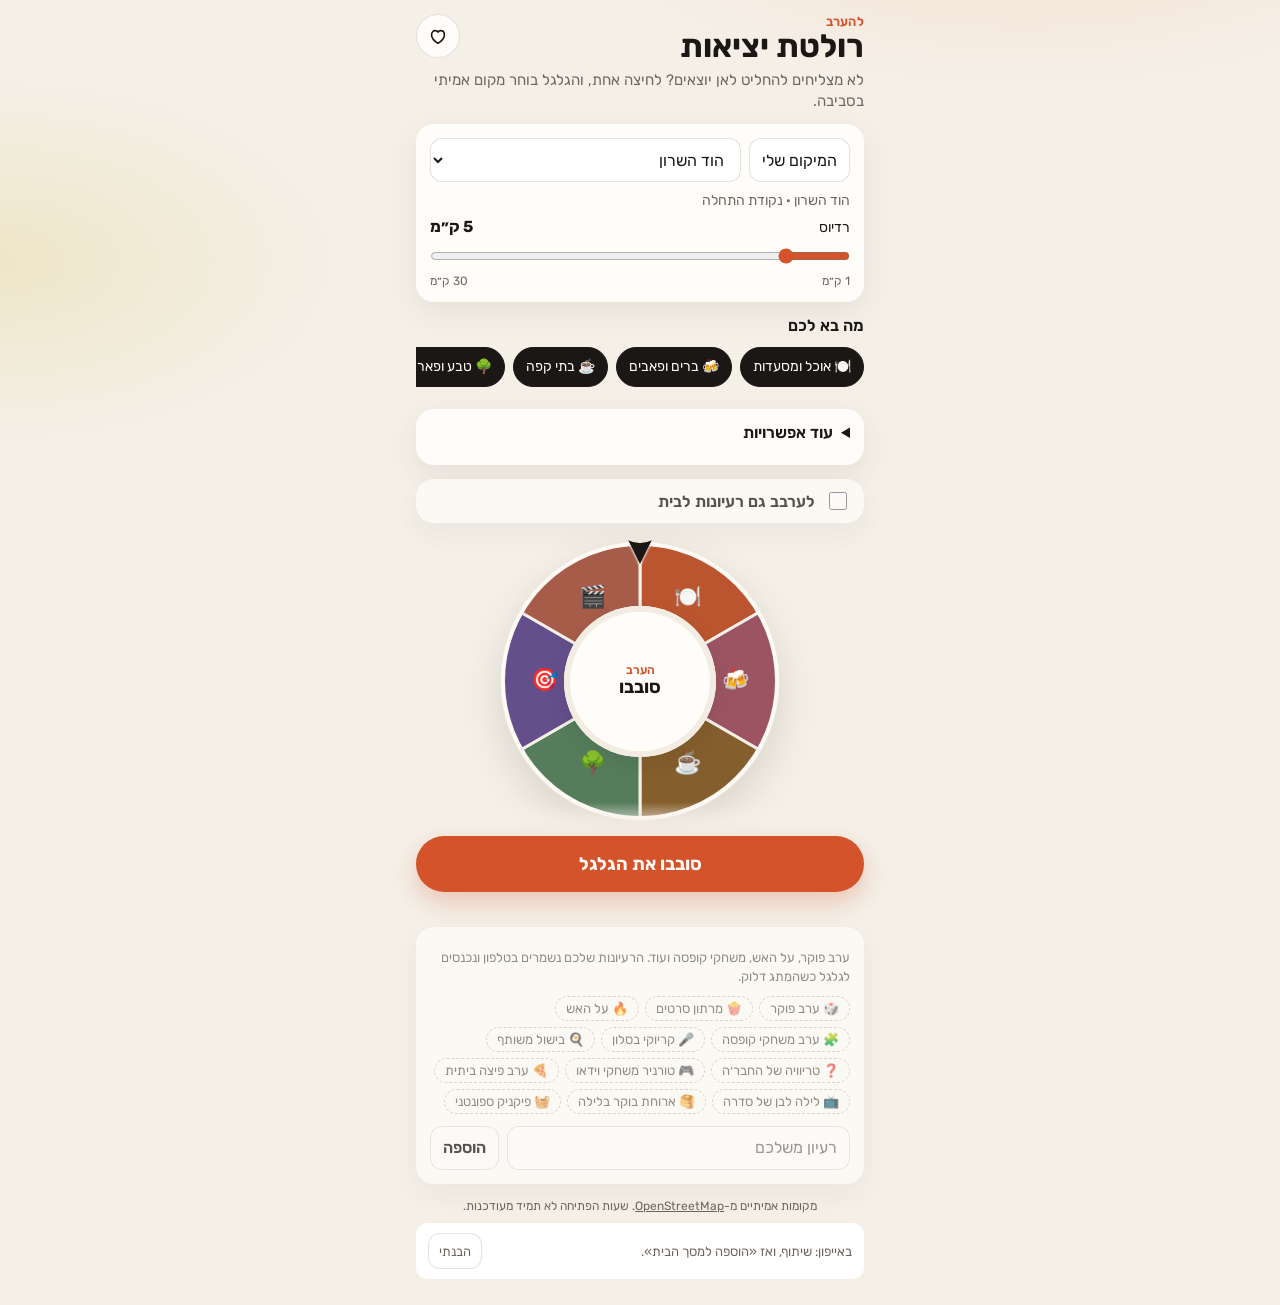
==== roulette/index.html @ f20a236a "Add a static Hebrew outing roulette at /roulette. Friends can spin a wheel for a real nearby OpenStr" ====
<!doctype html>
<html lang="he" dir="rtl" translate="no">
<head>
<meta charset="utf-8">
<meta name="google" content="notranslate">
<meta name="viewport" content="width=device-width, initial-scale=1, viewport-fit=cover">
<title>רולטת יציאות</title>
<meta name="description" content="לא מצליחים להחליט לאן יוצאים? הגלגל בוחר מקום אמיתי בסביבה.">
<meta name="theme-color" content="#f4f0e8">
<meta name="apple-mobile-web-app-capable" content="yes">
<meta name="mobile-web-app-capable" content="yes">
<meta name="apple-mobile-web-app-status-bar-style" content="default">
<meta name="apple-mobile-web-app-title" content="רולטה">
<link rel="manifest" href="manifest.webmanifest">
<link rel="apple-touch-icon" href="icons/apple-touch-icon.png">
<link rel="icon" type="image/png" sizes="192x192" href="icons/icon-192.png">
<link rel="preconnect" href="https://fonts.googleapis.com">
<link rel="preconnect" href="https://fonts.gstatic.com" crossorigin>
<link href="https://fonts.googleapis.com/css2?family=Rubik:wght@400;500;600;700&display=swap" rel="stylesheet">
<link rel="stylesheet" href="styles.css">
</head>
<body>
<div class="app">
  <header class="top">
    <div class="brand">
      <p class="eyebrow">להערב</p>
      <h1>רולטת יציאות</h1>
    </div>
    <button type="button" class="icon-btn" id="favBtn" aria-label="שמורים ללב">
      <svg viewBox="0 0 24 24" width="22" height="22" aria-hidden="true">
        <path d="M12 20s-7-4.4-7-9.1C5 8 6.8 6.2 9.1 6.2c1.3 0 2.4.6 2.9 1.6.5-1 1.6-1.6 2.9-1.6C17.2 6.2 19 8 19 10.9 19 15.6 12 20 12 20z" fill="none" stroke="currentColor" stroke-width="1.8" stroke-linejoin="round"/>
      </svg>
      <span class="badge" id="favCount" hidden>0</span>
    </button>
  </header>
  <p class="lede">לא מצליחים להחליט לאן יוצאים? לחיצה אחת, והגלגל בוחר מקום אמיתי בסביבה.</p>

  <section class="card" aria-label="מיקום ומרחק">
    <div class="loc-row">
      <button type="button" class="ghost" id="geoBtn">המיקום שלי</button>
      <label class="city-label">
        <span class="sr">עיר</span>
        <select id="city"></select>
      </label>
    </div>
    <p class="loc" id="locLabel">הוד השרון · נקודת התחלה</p>
    <div class="radius-head">
      <span>רדיוס</span>
      <strong id="radiusLabel">5 ק״מ</strong>
    </div>
    <input id="radius" type="range" min="1" max="30" value="5" step="1" aria-label="רדיוס החיפוש בקילומטרים">
    <div class="range-ends"><span>1 ק״מ</span><span>30 ק״מ</span></div>
  </section>

  <section class="block" aria-label="קטגוריות">
    <h2>מה בא לכם</h2>
    <div class="chips" id="cats"></div>
  </section>

  <details class="card more" id="more">
    <summary>עוד אפשרויות</summary>
    <div class="field">
      <span class="field-label">כמה אנשים</span>
      <div class="stepper">
        <button type="button" id="peopleMinus" aria-label="פחות אנשים">−</button>
        <strong id="peopleVal">לא משנה</strong>
        <button type="button" id="peoplePlus" aria-label="יותר אנשים">+</button>
      </div>
    </div>
    <div class="field">
      <span class="field-label">תקציב</span>
      <div class="seg" id="budget" role="group" aria-label="תקציב">
        <button type="button" data-value="any" aria-pressed="true">לא משנה</button>
        <button type="button" data-value="cheap" aria-pressed="false">זול או חינם</button>
        <button type="button" data-value="mid" aria-pressed="false">בינוני</button>
        <button type="button" data-value="high" aria-pressed="false">מתפנקים</button>
      </div>
    </div>
    <div class="field">
      <span class="field-label">איפה</span>
      <div class="seg" id="setting" role="group" aria-label="בפנים או בחוץ">
        <button type="button" data-value="any" aria-pressed="true">לא משנה</button>
        <button type="button" data-value="in" aria-pressed="false">בפנים</button>
        <button type="button" data-value="out" aria-pressed="false">בחוץ</button>
      </div>
    </div>
  </details>

  <section class="card home-box" id="homeBox">
    <label class="switch">
      <input type="checkbox" id="homeToggle">
      <span>לערבב גם רעיונות לבית</span>
    </label>
  </section>

  <div class="stage">
    <div class="wheel-wrap">
      <svg class="pointer" viewBox="0 0 28 32" aria-hidden="true">
        <path d="M14 31 L2.2 7.2 Q14 13 25.8 7.2 Z" fill="#1a1714"/>
      </svg>
      <canvas id="wheel" width="720" height="720" role="img" aria-label="גלגל הרולטה"></canvas>
      <div class="hub">
        <span id="hubKicker">הערב</span>
        <strong id="hubName">סובבו</strong>
      </div>
    </div>
  </div>

  <div class="dock">
    <p class="status" id="status" role="status"></p>
    <button type="button" class="spin" id="spinBtn">סובבו את הגלגל</button>
  </div>

  <section class="card" id="ideaCard">
    <p class="hint">ערב פוקר, על האש, משחקי קופסה ועוד. הרעיונות שלכם נשמרים בטלפון ונכנסים לגלגל כשהמתג דלוק.</p>
    <div class="ideas" id="ideaList"></div>
    <form class="add-idea" id="ideaForm">
      <input id="ideaInput" type="text" maxlength="60" placeholder="רעיון משלכם" enterkeyhint="done" autocomplete="off">
      <button type="submit">הוספה</button>
    </form>
  </section>

  <footer class="colophon">
    מקומות אמיתיים מ-<a href="https://www.openstreetmap.org/copyright" target="_blank" rel="noopener">OpenStreetMap</a>.
    שעות הפתיחה לא תמיד מעודכנות.
  </footer>

  <p class="install-hint" id="installHint" hidden>
    באייפון: שיתוף, ואז «הוספה למסך הבית».
    <button type="button" id="installDismiss">הבנתי</button>
  </p>
</div>

<div class="backdrop" id="backdrop" hidden></div>
<section class="sheet" id="resultSheet" hidden aria-labelledby="resultKicker"></section>
<section class="sheet" id="favSheet" hidden aria-labelledby="favTitle"></section>

<noscript>
  <p class="noscript">כדי לסובב את הרולטה צריך להפעיל JavaScript.</p>
</noscript>
<script src="app.js"></script>
</body>
</html>
---- roulette/styles.css ----
:root {
  --bg: #f4f0e8;
  --ink: #1a1714;
  --muted: #6f675f;
  --line: rgba(26, 23, 20, .12);
  --card: #fffdf9;
  --accent: #d4532b;
  --accent-ink: #fffaf6;
  --shadow: 0 10px 30px rgba(70, 42, 22, .08);
  --radius: 18px;
  --font: "Rubik", "Arial Hebrew", "Noto Sans Hebrew", "Segoe UI", sans-serif;
  color-scheme: light;
}

* { box-sizing: border-box; }
html, body { margin: 0; padding: 0; }
body {
  font-family: var(--font);
  color: var(--ink);
  background:
    radial-gradient(900px 420px at 80% -10%, #f8ddcc, transparent 55%),
    radial-gradient(700px 380px at 0% 20%, #efe6c8, transparent 50%),
    var(--bg);
  min-height: 100dvh;
  -webkit-text-size-adjust: 100%;
}
button, input, select { font: inherit; color: inherit; }
button { cursor: pointer; }
button:focus-visible, a:focus-visible, input:focus-visible, select:focus-visible, summary:focus-visible {
  outline: 2px solid var(--accent);
  outline-offset: 2px;
}
.sr {
  position: absolute;
  width: 1px; height: 1px;
  padding: 0; margin: -1px;
  overflow: hidden; clip: rect(0,0,0,0); border: 0;
}

.app {
  width: min(480px, 100%);
  margin: 0 auto;
  padding: calc(14px + env(safe-area-inset-top)) 16px calc(18px + env(safe-area-inset-bottom));
}

.top {
  display: flex;
  align-items: flex-start;
  justify-content: space-between;
  gap: 12px;
}
.eyebrow {
  margin: 0;
  color: var(--accent);
  font-size: 13px;
  font-weight: 600;
  letter-spacing: .02em;
}
h1 {
  margin: 0;
  font-size: 32px;
  line-height: 1.1;
  font-weight: 700;
}
h2 {
  margin: 0 0 10px;
  font-size: 16px;
  font-weight: 600;
}
.lede {
  margin: 6px 0 12px;
  color: var(--muted);
  font-size: 15px;
  line-height: 1.4;
}

.icon-btn {
  position: relative;
  width: 44px; height: 44px;
  border-radius: 50%;
  border: 1px solid var(--line);
  background: var(--card);
  display: grid;
  place-items: center;
  flex: none;
}
.badge {
  position: absolute;
  top: -2px; left: -2px;
  min-width: 18px; height: 18px;
  padding: 0 5px;
  border-radius: 999px;
  background: var(--accent);
  color: white;
  font-size: 11px;
  line-height: 18px;
  font-weight: 700;
}

.card {
  background: var(--card);
  border-radius: var(--radius);
  padding: 14px;
  box-shadow: var(--shadow);
  margin-bottom: 14px;
}
.block { margin: 4px 0 14px; }

.loc-row {
  display: grid;
  grid-template-columns: auto minmax(0, 1fr);
  gap: 8px;
}
.ghost, .add-idea button, .sheet button.line, .install-hint button {
  border: 1px solid var(--line);
  background: #fff;
  border-radius: 12px;
  min-height: 44px;
  padding: 0 12px;
}
.ghost.busy { color: var(--muted); }
.city-label { display: block; min-width: 0; }
select, .add-idea input {
  width: 100%;
  min-height: 44px;
  border-radius: 12px;
  border: 1px solid var(--line);
  background: #fff;
  padding: 0 12px;
  font-size: 16px;
}
.loc {
  margin: 10px 0 4px;
  color: var(--muted);
  font-size: 14px;
}
.radius-head {
  display: flex;
  justify-content: space-between;
  align-items: baseline;
  margin-top: 8px;
  font-size: 14px;
}
.radius-head strong { font-size: 16px; }
input[type="range"] {
  width: 100%;
  margin: 6px 0 0;
  accent-color: var(--accent);
  height: 28px;
}
.range-ends {
  display: flex;
  justify-content: space-between;
  color: var(--muted);
  font-size: 12px;
}

.chips {
  display: flex;
  gap: 8px;
  overflow-x: auto;
  padding: 2px 2px 8px;
  scroll-snap-type: x mandatory;
  -webkit-overflow-scrolling: touch;
  scrollbar-width: none;
}
.chips::-webkit-scrollbar { display: none; }
.chip {
  border: 1px solid var(--line);
  background: var(--card);
  border-radius: 999px;
  padding: 8px 12px;
  font-size: 14px;
  line-height: 1.2;
  min-height: 40px;
  flex: none;
  scroll-snap-align: start;
}
.chip[aria-pressed="true"] {
  background: var(--ink);
  color: #fffdf9;
  border-color: var(--ink);
}

.more summary {
  font-weight: 600;
  cursor: pointer;
  min-height: 28px;
}
.more[open] summary { margin-bottom: 12px; }
.field { margin-bottom: 12px; }
.field:last-child { margin-bottom: 0; }
.field-label {
  display: block;
  margin-bottom: 6px;
  color: var(--muted);
  font-size: 13px;
}
.stepper {
  display: grid;
  grid-template-columns: 44px 1fr 44px;
  align-items: center;
  background: #efeae2;
  border-radius: 12px;
  min-height: 44px;
}
.stepper button {
  height: 44px;
  border: 0;
  background: transparent;
  font-size: 22px;
}
.stepper strong { text-align: center; font-size: 15px; font-weight: 600; }
.seg {
  display: flex;
  gap: 3px;
  padding: 3px;
  background: #efeae2;
  border-radius: 12px;
}
.seg button {
  flex: 1;
  border: 0;
  background: transparent;
  border-radius: 10px;
  min-height: 40px;
  padding: 6px 4px;
  font-size: 13px;
}
.seg button[aria-pressed="true"] {
  background: #fff;
  font-weight: 650;
  box-shadow: 0 1px 3px rgba(0,0,0,.08);
}

.switch {
  display: flex;
  align-items: center;
  gap: 10px;
  font-weight: 600;
}
.switch input { width: 18px; height: 18px; accent-color: var(--accent); }
.hint { margin: 8px 0 0; color: var(--muted); font-size: 13px; line-height: 1.4; }
.home-box { padding-top: 10px; padding-bottom: 10px; }
.home-box.off, #ideaCard.off { opacity: .72; }
.ideas { display: flex; flex-wrap: wrap; gap: 6px; margin-top: 10px; }
.idea {
  display: inline-flex;
  align-items: center;
  gap: 4px;
  border: 1px dashed rgba(26, 23, 20, .22);
  border-radius: 999px;
  padding: 4px 10px;
  font-size: 13px;
  color: var(--muted);
  background: transparent;
}
.idea.custom { border-style: solid; color: var(--ink); background: #fff; }
.idea .x {
  border: 0;
  background: transparent;
  color: var(--muted);
  font-size: 16px;
  line-height: 1;
  padding: 0 0 0 2px;
  min-height: 0;
}
.add-idea { display: flex; gap: 8px; margin-top: 12px; }
.add-idea input { flex: 1; min-width: 0; }
.add-idea button { flex: none; font-weight: 600; }

.stage { padding: 4px 0 8px; }
.wheel-wrap {
  position: relative;
  width: min(70vw, 280px);
  margin: 0 auto;
  aspect-ratio: 1;
}
#wheel {
  width: 100%;
  height: 100%;
  display: block;
  border-radius: 50%;
  box-shadow: 0 16px 40px rgba(70, 40, 20, .14);
  background: #efe8de;
}
.pointer {
  position: absolute;
  top: -8px;
  left: 50%;
  width: 28px;
  height: 32px;
  transform: translateX(-50%);
  z-index: 3;
  filter: drop-shadow(0 2px 1px rgba(255,253,249,.9));
}
.hub {
  position: absolute;
  inset: 23%;
  border-radius: 50%;
  background: var(--card);
  box-shadow: 0 8px 18px rgba(40, 24, 10, .08), inset 0 0 0 6px #f3ece3;
  display: flex;
  flex-direction: column;
  align-items: center;
  justify-content: center;
  text-align: center;
  padding: 10px;
  pointer-events: none;
}
#hubKicker {
  color: var(--accent);
  font-size: 12px;
  font-weight: 600;
}
#hubName {
  font-size: 18px;
  line-height: 1.2;
  font-weight: 700;
  display: -webkit-box;
  -webkit-line-clamp: 3;
  -webkit-box-orient: vertical;
  overflow: hidden;
}

.dock {
  position: sticky;
  bottom: 0;
  z-index: 5;
  margin: 0 -16px;
  padding: 8px 16px calc(8px + env(safe-area-inset-bottom));
  background: linear-gradient(180deg, rgba(244, 240, 232, 0), var(--bg) 30%);
}
.status {
  min-height: 1.3em;
  margin: 0 0 8px;
  text-align: center;
  color: var(--muted);
  font-size: 14px;
}
.status.error { color: #8a3144; }
.spin {
  width: 100%;
  min-height: 56px;
  border: 0;
  border-radius: 999px;
  background: var(--accent);
  color: var(--accent-ink);
  font-size: 18px;
  font-weight: 700;
  box-shadow: 0 10px 24px rgba(212, 83, 43, .28);
  display: inline-flex;
  align-items: center;
  justify-content: center;
  gap: 8px;
}
.spin:disabled { opacity: .72; }
.spinner {
  width: 18px; height: 18px;
  border-radius: 50%;
  border: 2px solid rgba(255,250,246,.35);
  border-top-color: #fff;
  animation: turn .7s linear infinite;
}
@keyframes turn { to { transform: rotate(360deg); } }

.colophon {
  margin: 14px 0 8px;
  text-align: center;
  color: var(--muted);
  font-size: 12px;
  line-height: 1.45;
}
.colophon a { color: inherit; }
.install-hint {
  margin: 0 0 8px;
  padding: 10px 12px;
  border-radius: 12px;
  background: #fff;
  color: var(--muted);
  font-size: 13px;
  display: flex;
  justify-content: space-between;
  gap: 8px;
  align-items: center;
}
.install-hint button { min-height: 36px; padding: 0 10px; }
.noscript {
  margin: 16px;
  text-align: center;
}

.backdrop {
  position: fixed;
  inset: 0;
  background: rgba(26, 23, 20, .35);
  z-index: 20;
}
.sheet {
  position: fixed;
  left: 0; right: 0; bottom: 0;
  z-index: 21;
  width: min(480px, 100%);
  margin: 0 auto;
  background: var(--card);
  border-radius: 24px 24px 0 0;
  box-shadow: 0 -16px 50px rgba(0,0,0,.16);
  padding: 10px 16px calc(16px + env(safe-area-inset-bottom));
  max-height: min(82dvh, 680px);
  overflow: auto;
}
.handle {
  width: 42px; height: 4px;
  border-radius: 99px;
  background: #e4dcd2;
  margin: 2px auto 12px;
}
.kicker { margin: 0; color: var(--accent); font-weight: 650; font-size: 13px; }
.place-name { margin: 4px 0 8px; font-size: 28px; line-height: 1.15; }
.meta { display: flex; flex-wrap: wrap; gap: 6px; margin-bottom: 8px; }
.pill {
  background: #f4f0e8;
  border-radius: 999px;
  padding: 4px 10px;
  font-size: 13px;
}
.address, .hours, .note, .notice {
  margin: 0 0 8px;
  font-size: 15px;
  line-height: 1.4;
}
.hours { direction: rtl; }
.notice { color: var(--muted); font-size: 13px; }
.actions {
  display: grid;
  grid-template-columns: 1fr 1fr;
  gap: 8px;
  margin-top: 12px;
}
.actions a, .actions button {
  min-height: 46px;
  border-radius: 12px;
  display: inline-flex;
  align-items: center;
  justify-content: center;
  text-decoration: none;
  font-weight: 650;
  font-size: 15px;
}
.actions .wide { grid-column: 1 / -1; }
.actions .solid {
  background: var(--ink);
  color: #fffdf9;
  border: 0;
}
.actions .line, .fav-row button {
  border: 1px solid var(--line);
  background: #fff;
  color: var(--ink);
}
.fav-empty { color: var(--muted); margin: 8px 0 16px; }
.fav-row {
  display: flex;
  align-items: center;
  gap: 8px;
  padding: 8px 0;
  border-bottom: 1px solid var(--line);
}
.fav-row .grow { flex: 1; min-width: 0; }
.fav-row strong, .fav-row span { display: block; }
.fav-row span { color: var(--muted); font-size: 13px; }
.fav-row button { min-height: 40px; border-radius: 10px; padding: 0 10px; }
.sheet-head {
  display: flex;
  align-items: center;
  justify-content: space-between;
  gap: 8px;
}
.linkish {
  border: 0;
  background: transparent;
  color: var(--muted);
  min-height: 40px;
  padding: 0 4px;
}

@media (prefers-reduced-motion: reduce) {
  .spinner { animation: none; }
  .sheet { scroll-behavior: auto; }
}
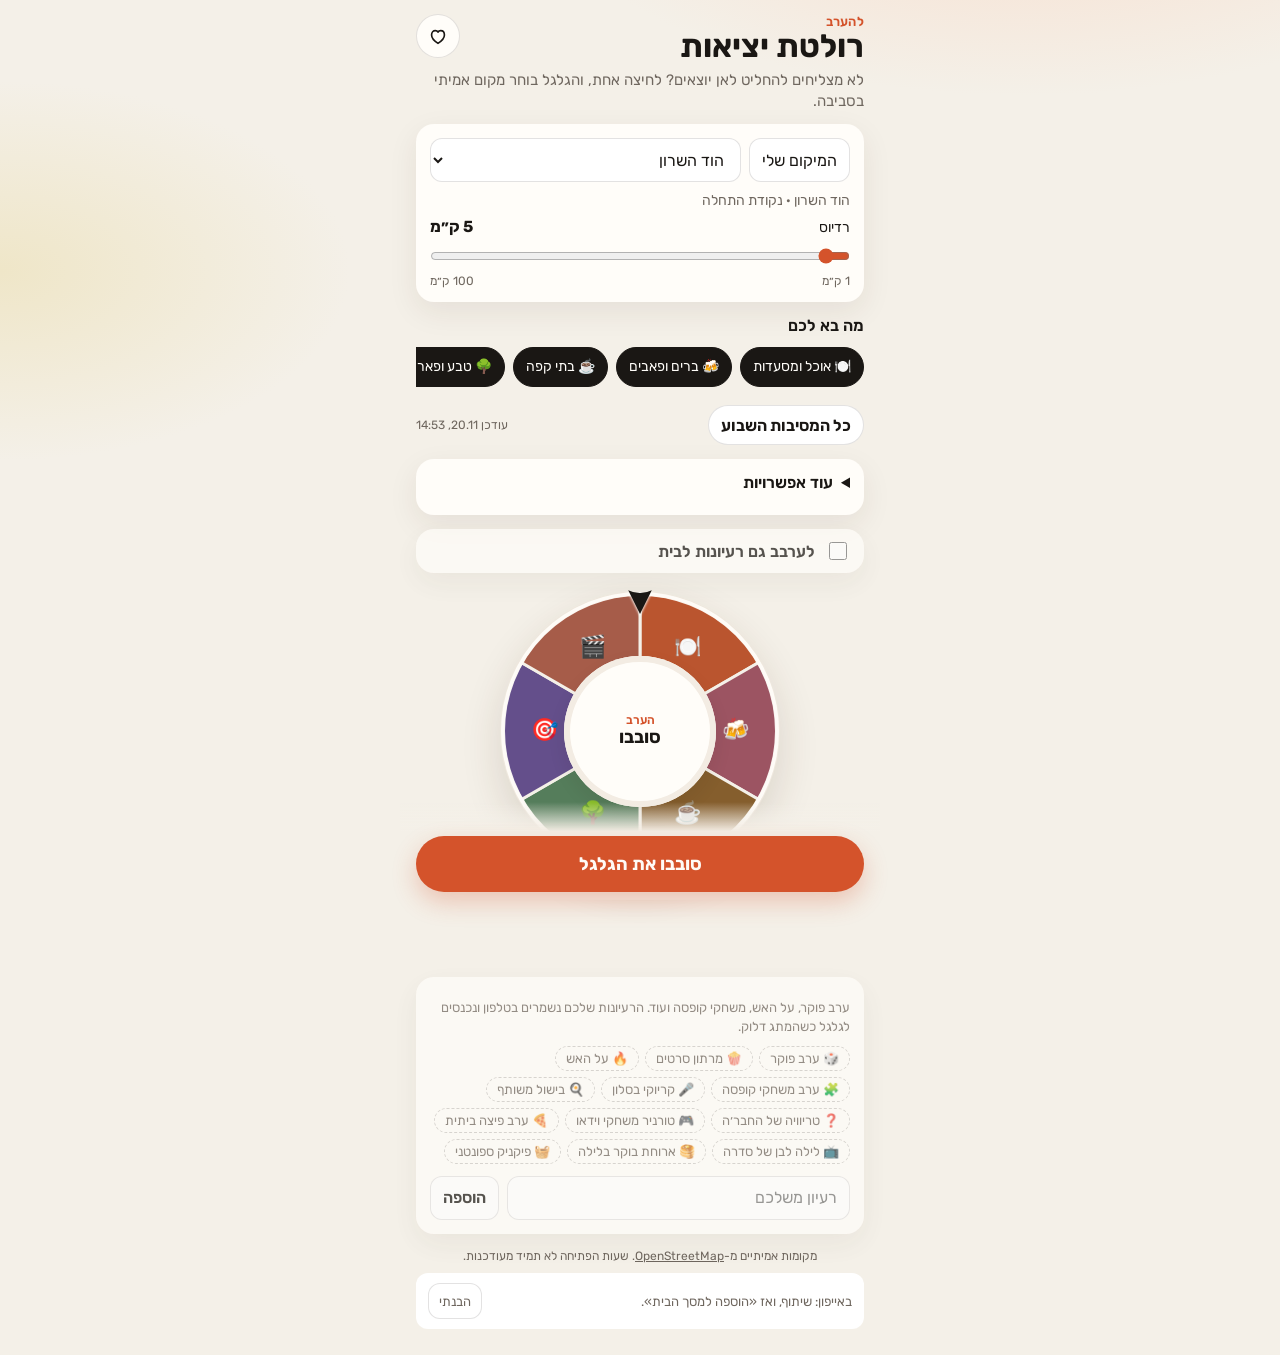
==== commit cebf40ac: "Add hike spots and a daily events feed to the outing roulette. טיולים ומעיינות searches springs, vie" ====
--- a/roulette/index.html
+++ b/roulette/index.html
@@ -17,7 +17,7 @@
 <link rel="preconnect" href="https://fonts.googleapis.com">
 <link rel="preconnect" href="https://fonts.gstatic.com" crossorigin>
 <link href="https://fonts.googleapis.com/css2?family=Rubik:wght@400;500;600;700&display=swap" rel="stylesheet">
-<link rel="stylesheet" href="styles.css">
+<link rel="stylesheet" href="styles.css?v=3">
 </head>
 <body>
 <div class="app">
@@ -48,13 +48,18 @@
       <span>רדיוס</span>
       <strong id="radiusLabel">5 ק״מ</strong>
     </div>
-    <input id="radius" type="range" min="1" max="30" value="5" step="1" aria-label="רדיוס החיפוש בקילומטרים">
-    <div class="range-ends"><span>1 ק״מ</span><span>30 ק״מ</span></div>
+    <input id="radius" type="range" min="1" max="100" value="5" step="1" aria-label="רדיוס החיפוש בקילומטרים">
+    <div class="range-ends"><span>1 ק״מ</span><span>100 ק״מ</span></div>
+    <button type="button" class="ghost hike-radius" id="hikeRadius" hidden>לטיולים ומעיינות: הרחיבו ל-80 ק״מ</button>
   </section>
 
   <section class="block" aria-label="קטגוריות">
     <h2>מה בא לכם</h2>
     <div class="chips" id="cats"></div>
+    <div class="party-bar">
+      <button type="button" id="partyListBtn">כל המסיבות השבוע</button>
+      <span id="eventsUpdated"></span>
+    </div>
   </section>
 
   <details class="card more" id="more">
@@ -108,6 +113,7 @@
 
   <div class="dock">
     <p class="status" id="status" role="status"></p>
+    <button type="button" class="retry" id="retryBtn" hidden>נסו שוב</button>
     <button type="button" class="spin" id="spinBtn">סובבו את הגלגל</button>
   </div>
 
@@ -134,10 +140,12 @@
 <div class="backdrop" id="backdrop" hidden></div>
 <section class="sheet" id="resultSheet" hidden aria-labelledby="resultKicker"></section>
 <section class="sheet" id="favSheet" hidden aria-labelledby="favTitle"></section>
+<section class="sheet" id="partySheet" hidden aria-labelledby="partyTitle"></section>
 
 <noscript>
   <p class="noscript">כדי לסובב את הרולטה צריך להפעיל JavaScript.</p>
 </noscript>
-<script src="app.js"></script>
+<script src="fallback-places.js?v=3"></script>
+<script src="app.js?v=3"></script>
 </body>
 </html>
--- a/roulette/styles.css
+++ b/roulette/styles.css
@@ -181,6 +181,23 @@
   color: #fffdf9;
   border-color: var(--ink);
 }
+.party-bar {
+  display: flex;
+  align-items: center;
+  justify-content: space-between;
+  gap: 8px;
+  margin-top: 10px;
+}
+.party-bar button, .hike-radius {
+  border: 1px solid var(--line);
+  background: #fff;
+  border-radius: 999px;
+  min-height: 40px;
+  padding: 0 12px;
+  font-weight: 650;
+}
+.hike-radius { width: 100%; margin-top: 8px; }
+#eventsUpdated { color: var(--muted); font-size: 12px; }
 
 .more summary {
   font-weight: 600;
@@ -339,6 +356,16 @@
   font-size: 14px;
 }
 .status.error { color: #8a3144; }
+.retry {
+  width: 100%;
+  min-height: 46px;
+  margin: 0 0 8px;
+  border: 1.5px solid var(--ink);
+  background: #fff;
+  border-radius: 999px;
+  font-size: 16px;
+  font-weight: 700;
+}
 .spin {
   width: 100%;
   min-height: 56px;
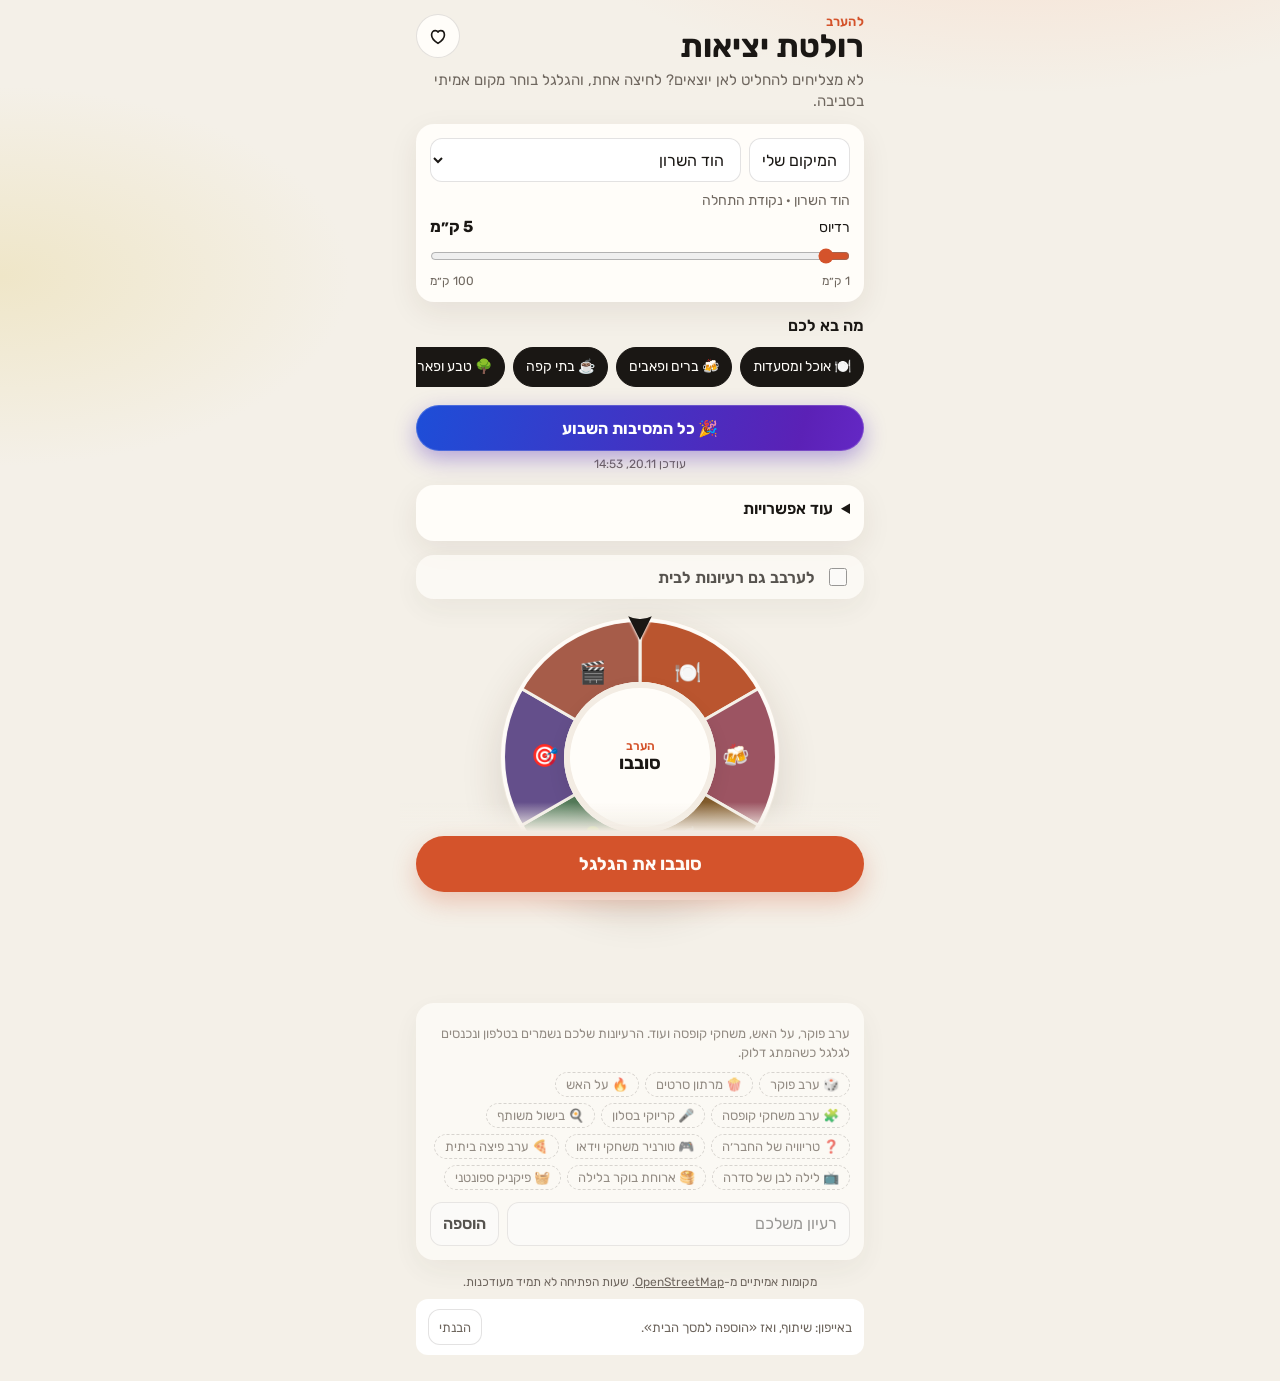
==== commit 67156a08: "Start the wheel the moment spin is pressed. The search runs underneath a fast spin, with playful sta" ====
--- a/roulette/index.html
+++ b/roulette/index.html
@@ -17,7 +17,7 @@
 <link rel="preconnect" href="https://fonts.googleapis.com">
 <link rel="preconnect" href="https://fonts.gstatic.com" crossorigin>
 <link href="https://fonts.googleapis.com/css2?family=Rubik:wght@400;500;600;700&display=swap" rel="stylesheet">
-<link rel="stylesheet" href="styles.css?v=3">
+<link rel="stylesheet" href="styles.css?v=4">
 </head>
 <body>
 <div class="app">
@@ -57,7 +57,7 @@
     <h2>מה בא לכם</h2>
     <div class="chips" id="cats"></div>
     <div class="party-bar">
-      <button type="button" id="partyListBtn">כל המסיבות השבוע</button>
+      <button type="button" class="party-btn" id="partyListBtn">🎉 כל המסיבות השבוע</button>
       <span id="eventsUpdated"></span>
     </div>
   </section>
@@ -145,7 +145,7 @@
 <noscript>
   <p class="noscript">כדי לסובב את הרולטה צריך להפעיל JavaScript.</p>
 </noscript>
-<script src="fallback-places.js?v=3"></script>
-<script src="app.js?v=3"></script>
+<script src="fallback-places.js?v=4"></script>
+<script src="app.js?v=4"></script>
 </body>
 </html>
--- a/roulette/styles.css
+++ b/roulette/styles.css
@@ -183,12 +183,12 @@
 }
 .party-bar {
   display: flex;
-  align-items: center;
-  justify-content: space-between;
-  gap: 8px;
+  flex-direction: column;
+  align-items: stretch;
+  gap: 6px;
   margin-top: 10px;
 }
-.party-bar button, .hike-radius {
+.hike-radius {
   border: 1px solid var(--line);
   background: #fff;
   border-radius: 999px;
@@ -196,8 +196,34 @@
   padding: 0 12px;
   font-weight: 650;
 }
+.party-btn {
+  position: relative;
+  overflow: hidden;
+  isolation: isolate;
+  width: 100%;
+  border: 0;
+  border-radius: 999px;
+  min-height: 46px;
+  padding: 0 16px;
+  color: #fff;
+  font-weight: 700;
+  letter-spacing: .01em;
+  background: linear-gradient(105deg, #1d4ed8 0%, #5b21b6 48%, #7c3aed 78%, #2563eb 100%);
+  background-size: 180% 100%;
+  box-shadow: 0 8px 22px rgba(76, 40, 190, .38), 0 0 0 1px rgba(255, 255, 255, .18) inset;
+  animation: partyShift 5.5s ease-in-out infinite;
+}
+.party-btn::after {
+  content: '';
+  position: absolute;
+  inset: 0;
+  background: linear-gradient(110deg, transparent 32%, rgba(255, 255, 255, .42) 50%, transparent 68%);
+  transform: translateX(-130%);
+  animation: partyShimmer 2.8s ease-in-out infinite;
+  pointer-events: none;
+}
 .hike-radius { width: 100%; margin-top: 8px; }
-#eventsUpdated { color: var(--muted); font-size: 12px; }
+#eventsUpdated { color: var(--muted); font-size: 12px; text-align: center; }
 
 .more summary {
   font-weight: 600;
@@ -355,6 +381,7 @@
   color: var(--muted);
   font-size: 14px;
 }
+.status.live { color: var(--ink); font-weight: 600; animation: statusPulse 1.15s ease-in-out infinite; }
 .status.error { color: #8a3144; }
 .retry {
   width: 100%;
@@ -511,7 +538,17 @@
   padding: 0 4px;
 }
 
+@keyframes partyShift {
+  50% { background-position: 100% 0; }
+}
+@keyframes partyShimmer {
+  0%, 55% { transform: translateX(-130%); }
+  100% { transform: translateX(130%); }
+}
+@keyframes statusPulse {
+  50% { opacity: .55; }
+}
 @media (prefers-reduced-motion: reduce) {
-  .spinner { animation: none; }
+  .spinner, .party-btn, .party-btn::after, .status.live { animation: none; }
   .sheet { scroll-behavior: auto; }
 }
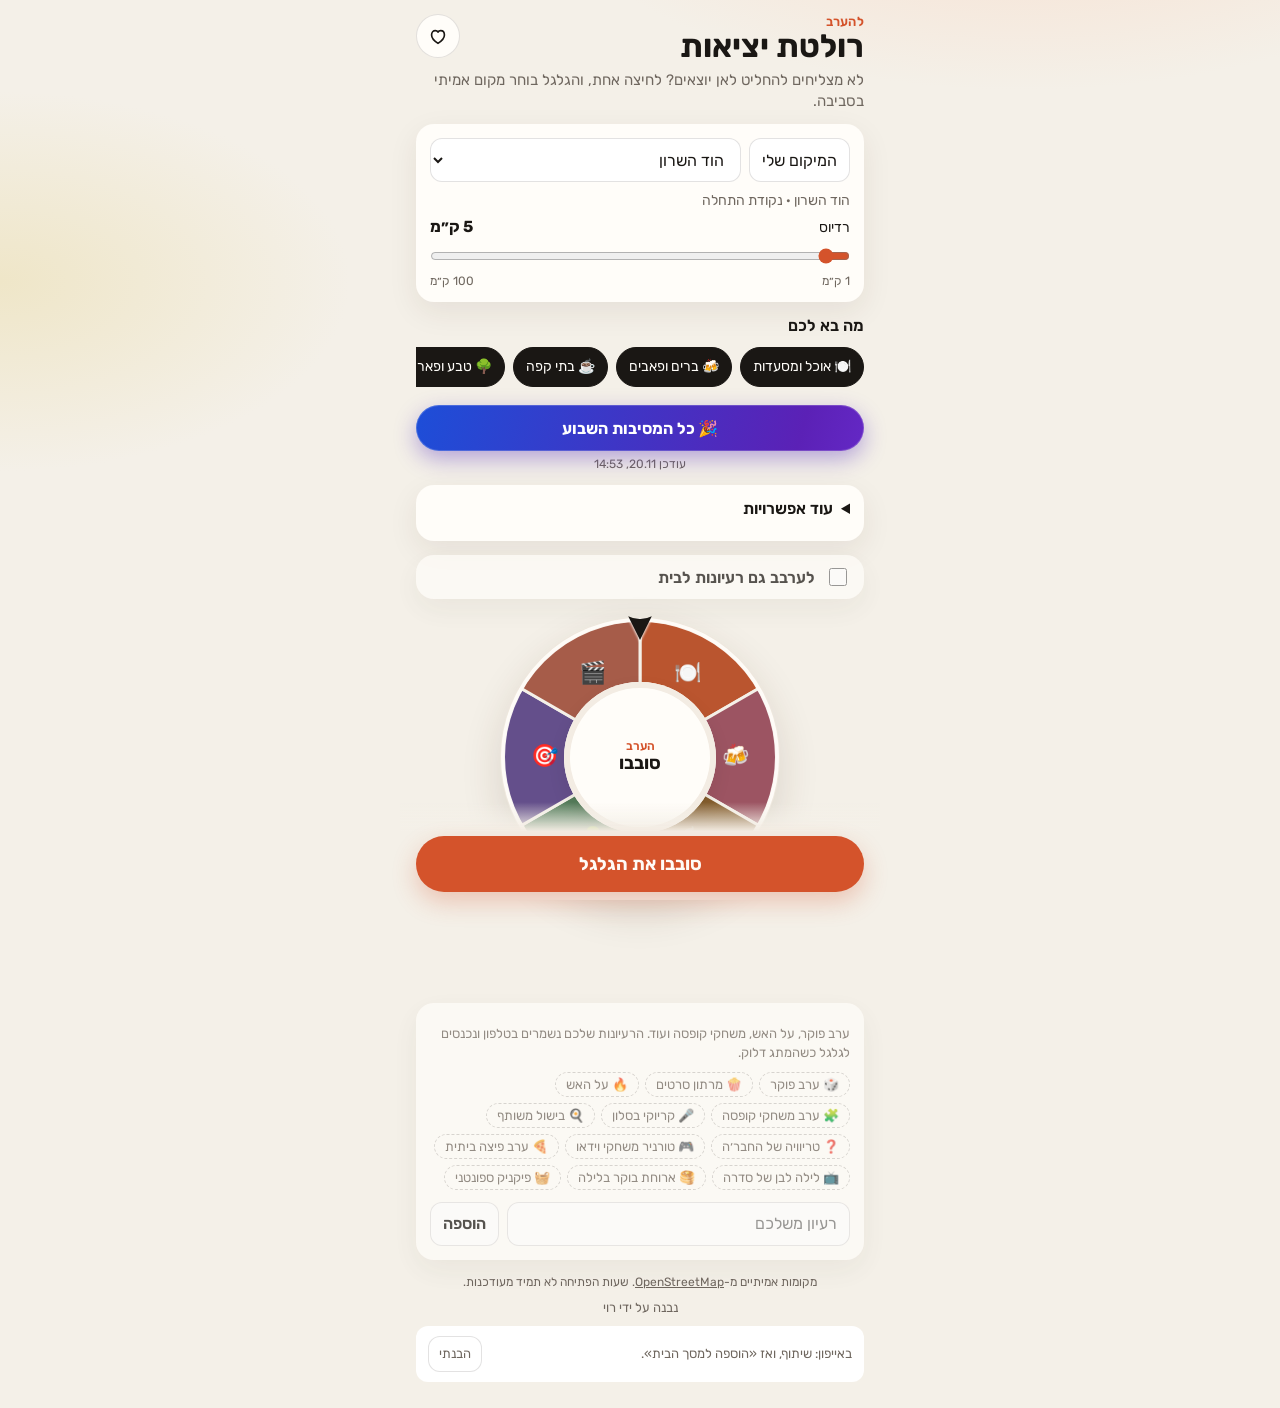
==== commit 0ba30253: "Add Roy's credit line and a public spin counter. The footer reads נבנה על ידי רוי and links to the p" ====
--- a/roulette/index.html
+++ b/roulette/index.html
@@ -17,7 +17,7 @@
 <link rel="preconnect" href="https://fonts.googleapis.com">
 <link rel="preconnect" href="https://fonts.gstatic.com" crossorigin>
 <link href="https://fonts.googleapis.com/css2?family=Rubik:wght@400;500;600;700&display=swap" rel="stylesheet">
-<link rel="stylesheet" href="styles.css?v=4">
+<link rel="stylesheet" href="styles.css?v=5">
 </head>
 <body>
 <div class="app">
@@ -109,6 +109,10 @@
         <strong id="hubName">סובבו</strong>
       </div>
     </div>
+    <p class="spin-count" id="spinCount" hidden>
+      <span id="spinCountLine"></span>
+      <span class="spin-count-sub" id="visitCountLine" hidden></span>
+    </p>
   </div>
 
   <div class="dock">
@@ -129,6 +133,7 @@
   <footer class="colophon">
     מקומות אמיתיים מ-<a href="https://www.openstreetmap.org/copyright" target="_blank" rel="noopener">OpenStreetMap</a>.
     שעות הפתיחה לא תמיד מעודכנות.
+    <a class="credit" href="https://roy-fridman-portfolio.hayakaner.chatgpt.site" target="_blank" rel="noopener">נבנה על ידי רוי</a>
   </footer>
 
   <p class="install-hint" id="installHint" hidden>
@@ -145,7 +150,7 @@
 <noscript>
   <p class="noscript">כדי לסובב את הרולטה צריך להפעיל JavaScript.</p>
 </noscript>
-<script src="fallback-places.js?v=4"></script>
-<script src="app.js?v=4"></script>
+<script src="fallback-places.js?v=5"></script>
+<script src="app.js?v=5"></script>
 </body>
 </html>
--- a/roulette/styles.css
+++ b/roulette/styles.css
@@ -426,6 +426,21 @@
   line-height: 1.45;
 }
 .colophon a { color: inherit; }
+.credit {
+  display: block;
+  margin-top: 8px;
+  font-size: 13px;
+  text-decoration: none;
+}
+.credit:hover { text-decoration: underline; }
+.spin-count {
+  margin: 10px 0 0;
+  text-align: center;
+  color: var(--muted);
+  font-size: 13px;
+  font-variant-numeric: tabular-nums;
+}
+.spin-count-sub { display: block; margin-top: 2px; font-size: 12px; }
 .install-hint {
   margin: 0 0 8px;
   padding: 10px 12px;
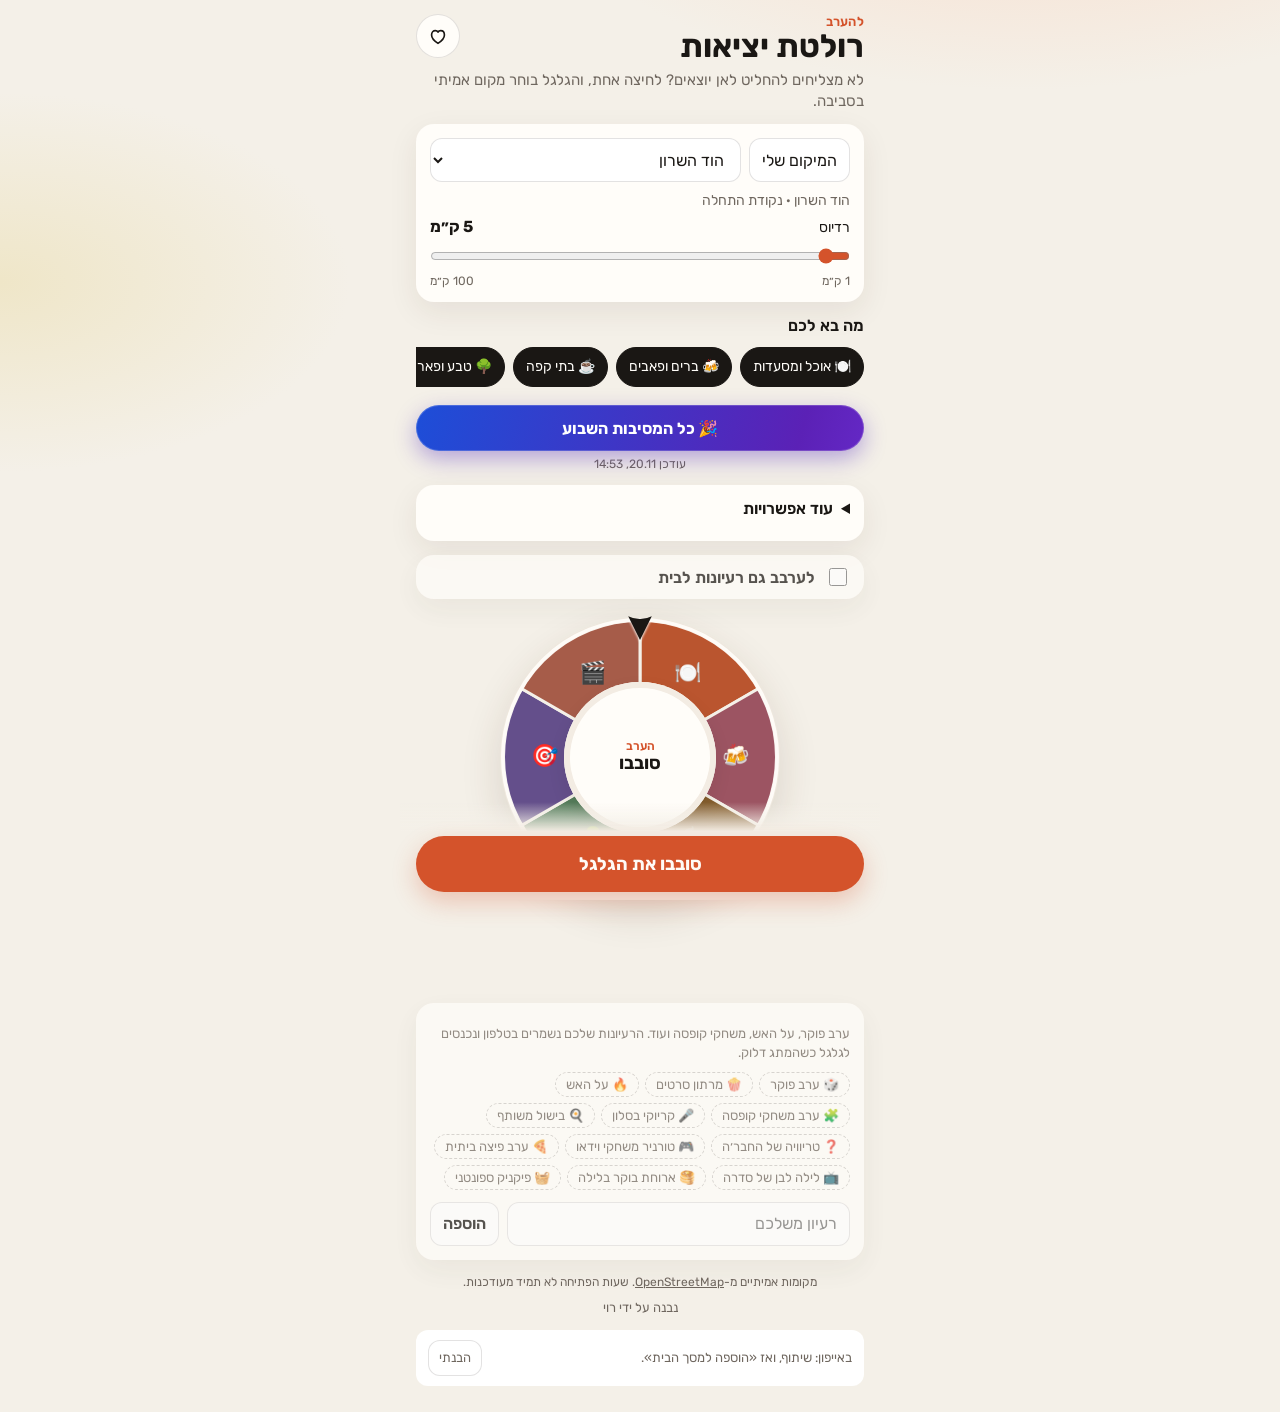
==== commit 84236382: "Keep the spin counter visible beside Roy's credit. Spins and visits load separately with a short tim" ====
--- a/roulette/index.html
+++ b/roulette/index.html
@@ -17,7 +17,7 @@
 <link rel="preconnect" href="https://fonts.googleapis.com">
 <link rel="preconnect" href="https://fonts.gstatic.com" crossorigin>
 <link href="https://fonts.googleapis.com/css2?family=Rubik:wght@400;500;600;700&display=swap" rel="stylesheet">
-<link rel="stylesheet" href="styles.css?v=5">
+<link rel="stylesheet" href="styles.css?v=6">
 </head>
 <body>
 <div class="app">
@@ -109,10 +109,6 @@
         <strong id="hubName">סובבו</strong>
       </div>
     </div>
-    <p class="spin-count" id="spinCount" hidden>
-      <span id="spinCountLine"></span>
-      <span class="spin-count-sub" id="visitCountLine" hidden></span>
-    </p>
   </div>
 
   <div class="dock">
@@ -133,7 +129,11 @@
   <footer class="colophon">
     מקומות אמיתיים מ-<a href="https://www.openstreetmap.org/copyright" target="_blank" rel="noopener">OpenStreetMap</a>.
     שעות הפתיחה לא תמיד מעודכנות.
-    <a class="credit" href="https://roy-fridman-portfolio.hayakaner.chatgpt.site" target="_blank" rel="noopener">נבנה על ידי רוי</a>
+    <p class="fineprint">
+      <span class="spin-count" id="spinCount" hidden><span id="spinCountLine"></span></span>
+      <a class="credit" href="https://roy-fridman-portfolio.hayakaner.chatgpt.site" target="_blank" rel="noopener">נבנה על ידי רוי</a>
+    </p>
+    <p class="spin-count-sub" id="visitCountLine" hidden></p>
   </footer>
 
   <p class="install-hint" id="installHint" hidden>
@@ -150,7 +150,7 @@
 <noscript>
   <p class="noscript">כדי לסובב את הרולטה צריך להפעיל JavaScript.</p>
 </noscript>
-<script src="fallback-places.js?v=5"></script>
-<script src="app.js?v=5"></script>
+<script src="fallback-places.js?v=6"></script>
+<script src="app.js?v=6"></script>
 </body>
 </html>
--- a/roulette/styles.css
+++ b/roulette/styles.css
@@ -426,21 +426,31 @@
   line-height: 1.45;
 }
 .colophon a { color: inherit; }
+.fineprint {
+  display: flex;
+  flex-wrap: wrap;
+  justify-content: center;
+  align-items: baseline;
+  gap: 4px 10px;
+  margin-top: 8px;
+}
 .credit {
-  display: block;
-  margin-top: 8px;
   font-size: 13px;
   text-decoration: none;
 }
 .credit:hover { text-decoration: underline; }
 .spin-count {
-  margin: 10px 0 0;
+  margin: 0;
+  color: var(--muted);
+  font-size: 13px;
+  font-variant-numeric: tabular-nums;
+}
+.spin-count-sub {
+  margin: 2px 0 0;
   text-align: center;
   color: var(--muted);
-  font-size: 13px;
-  font-variant-numeric: tabular-nums;
-}
-.spin-count-sub { display: block; margin-top: 2px; font-size: 12px; }
+  font-size: 12px;
+}
 .install-hint {
   margin: 0 0 8px;
   padding: 10px 12px;
